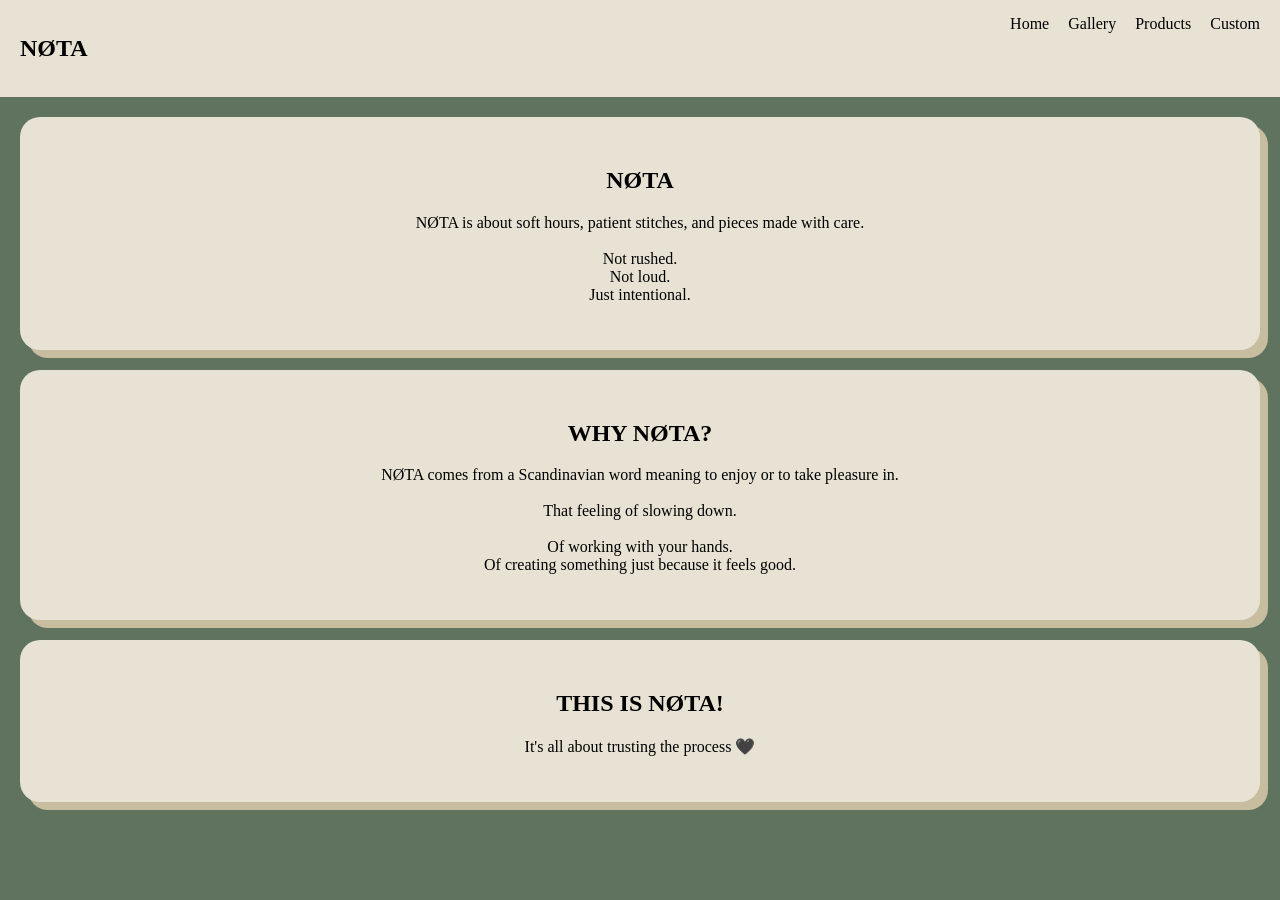
==== index.html @ c20edd25 "Add files via upload" ====
<!DOCTYPE html>
<html lang="en">
<head>
  <meta charset="UTF-8">
  <meta name="viewport" content="width=device-width, initial-scale=1.0">
  <title>NØTA | Knots & Loops</title>
  <link rel="stylesheet" href="style.css">
</head>
<body>

<nav>
  <h2>NØTA</h2>
  <div>
    <a href="index.html">Home</a>
    <a href="gallery.html">Gallery</a>
    <a href="product.html">Products</a>
    <a href="custom.html">Custom</a>
  </div>
</nav>

<section class="card">
  <h1>NØTA</h1>
  <p>
    NØTA is about soft hours, patient stitches, and pieces made with care.
    <br><br>
    Not rushed.<br>
    Not loud.<br>
    Just intentional.
  </p>
</section>

<section class="card">
  <h2>WHY NØTA?</h2>
  <p>
    NØTA comes from a Scandinavian word meaning to enjoy or to take pleasure in.
    <br><br>
    That feeling of slowing down.
    <br><br>
    Of working with your hands.<br>
    Of creating something just because it feels good.
  </p>
</section>

<section class="card">
  <h2>THIS IS NØTA!</h2>
  <p>It's all about trusting the process 🖤</p>
</section>

</body>
</html>
---- style.css ----
body {
  margin: 0;
  font-family: Georgia, serif;
  background-color: #5f735f;
}

/* NAV */
nav {
  display: flex;
  justify-content: space-between;
  padding: 15px 20px;
  background: #e7e2d4;
}

nav a {
  margin-left: 15px;
  text-decoration: none;
  color: black;
}

/* CARDS */
.card {
  background: #e7e2d4;
  margin: 20px;
  padding: 30px;
  border-radius: 20px;
  text-align: center;
  box-shadow: 8px 8px 0 #c8be9f;
}

/* TITLES */
.page-title {
  text-align: center;
  margin-top: 30px;
}

/* GALLERY */
.gallery {
  display: grid;
  grid-template-columns: repeat(auto-fit, minmax(150px, 1fr));
  gap: 15px;
  padding: 20px;
}

.gallery img {
  width: 100%;
  border-radius: 15px;
}

/* PRODUCTS */
.products {
  padding: 20px;
}

.product-card {
  background: #e7e2d4;
  padding: 20px;
  border-radius: 15px;
  margin-bottom: 20px;
  text-align: center;
}

.product-card img {
  width: 100%;
  border-radius: 10px;
}

/* BUTTON */
button {
  margin-top: 10px;
  padding: 10px;
  border: none;
  background: #c97b63;
  color: white;
  border-radius: 20px;
}
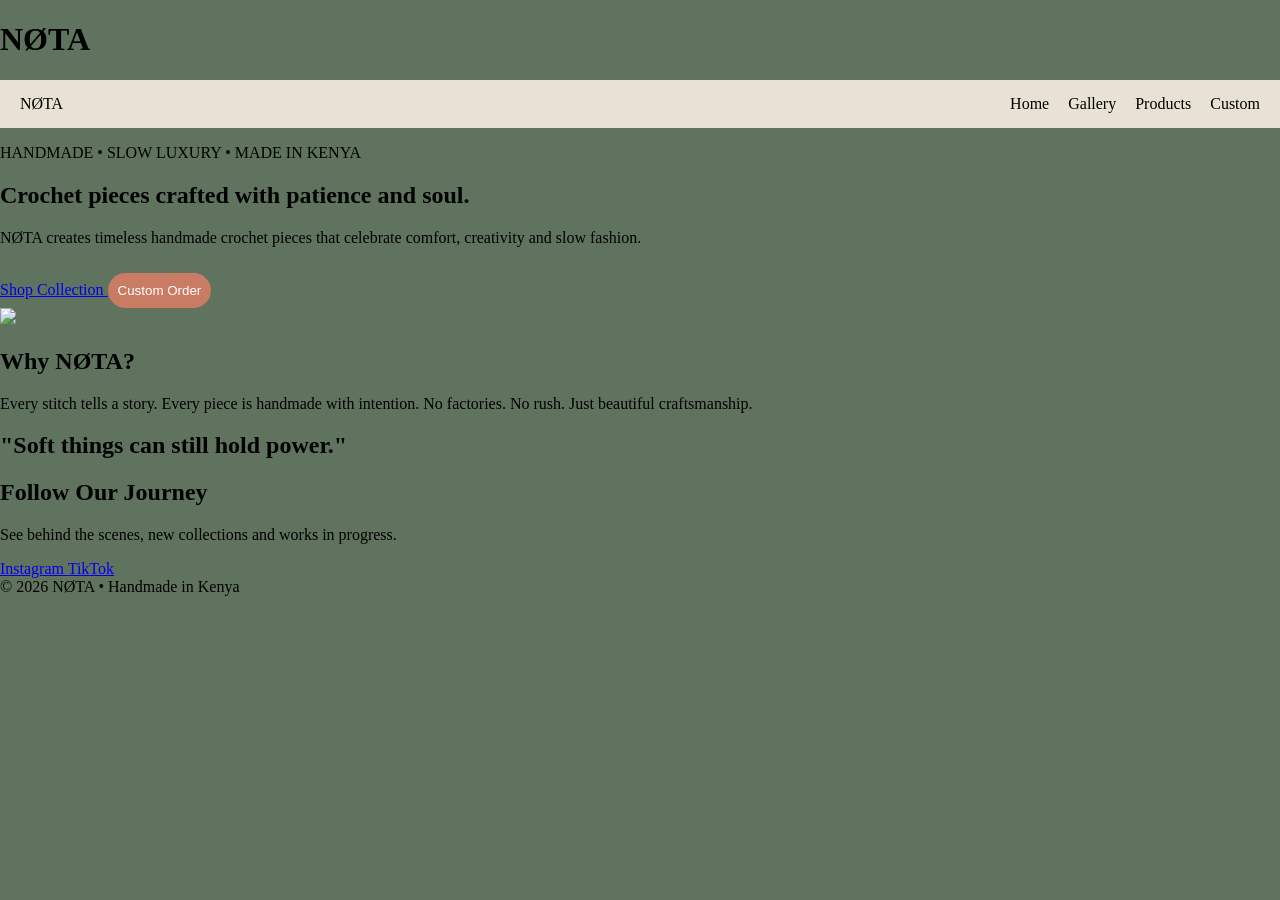
==== commit a8a79d92: "Revamp index.html for NØTA website Updated the content and structure of the HTML file to reflect a n" ====
--- a/index.html
+++ b/index.html
@@ -1,50 +1,186 @@
 <!DOCTYPE html>
 <html lang="en">
 <head>
-  <meta charset="UTF-8">
-  <meta name="viewport" content="width=device-width, initial-scale=1.0">
-  <title>NØTA | Knots & Loops</title>
-  <link rel="stylesheet" href="style.css">
+
+<meta charset="UTF-8">
+<meta name="viewport" content="width=device-width, initial-scale=1.0">
+
+<title>NØTA | Handmade Crochet</title>
+
+<link rel="stylesheet" href="style.css">
+
+<link href="https://fonts.googleapis.com/css2?family=Inter:wght@300;400;500;600;700&family=Cormorant+Garamond:wght@400;600;700&display=swap" rel="stylesheet">
+
 </head>
+
 <body>
 
+<!-- Loading Screen -->
+
+<div id="loader">
+<h1>NØTA</h1>
+</div>
+
+<!-- Navigation -->
+
 <nav>
-  <h2>NØTA</h2>
-  <div>
-    <a href="index.html">Home</a>
-    <a href="gallery.html">Gallery</a>
-    <a href="product.html">Products</a>
-    <a href="custom.html">Custom</a>
-  </div>
+
+<div class="logo">
+
+NØTA
+
+</div>
+
+<div class="nav-links">
+
+<a href="index.html">Home</a>
+
+<a href="gallery.html">Gallery</a>
+
+<a href="products.html">Products</a>
+
+<a href="custom.html">Custom</a>
+
+</div>
+
 </nav>
 
-<section class="card">
-  <h1>NØTA</h1>
-  <p>
-    NØTA is about soft hours, patient stitches, and pieces made with care.
-    <br><br>
-    Not rushed.<br>
-    Not loud.<br>
-    Just intentional.
-  </p>
+<!-- Hero -->
+
+<section class="hero">
+
+<div class="hero-text">
+
+<p class="tagline">
+
+HANDMADE • SLOW LUXURY • MADE IN KENYA
+
+</p>
+
+<h1>
+
+Crochet pieces
+
+crafted
+
+with patience
+
+and soul.
+
+</h1>
+
+<p>
+
+NØTA creates timeless handmade crochet pieces that celebrate
+comfort, creativity and slow fashion.
+
+</p>
+
+<div class="buttons">
+
+<a href="products.html" class="btn">
+
+Shop Collection
+
+</a>
+
+<button class="outline" onclick="contact()">
+
+Custom Order
+
+</button>
+
+</div>
+
+</div>
+
+<div class="jersey-image">
+
+<img src="images/jersey.jpg">
+
+</div>
+
 </section>
 
-<section class="card">
-  <h2>WHY NØTA?</h2>
-  <p>
-    NØTA comes from a Scandinavian word meaning to enjoy or to take pleasure in.
-    <br><br>
-    That feeling of slowing down.
-    <br><br>
-    Of working with your hands.<br>
-    Of creating something just because it feels good.
-  </p>
+<!-- About -->
+
+<section class="about hidden">
+
+<h2>
+
+Why NØTA?
+
+</h2>
+
+<p>
+
+Every stitch tells a story.
+
+Every piece is handmade with intention.
+
+No factories.
+
+No rush.
+
+Just beautiful craftsmanship.
+
+</p>
+
 </section>
 
-<section class="card">
-  <h2>THIS IS NØTA!</h2>
-  <p>It's all about trusting the process 🖤</p>
+<!-- Quote -->
+
+<section class="quote hidden">
+
+<h2>
+
+"Soft things can still hold power."
+
+</h2>
+
 </section>
 
+<!-- Instagram -->
+
+<section class="instagram hidden">
+
+<h2>
+
+Follow Our Journey
+
+</h2>
+
+<p>
+
+See behind the scenes, new collections and works in progress.
+
+</p>
+
+<div class="social-buttons">
+
+<a href="https://instagram.com/nota_crochet" target="_blank">
+
+Instagram
+
+</a>
+
+<a href="https://tiktok.com/@nota_crochet" target="_blank">
+
+TikTok
+
+</a>
+
+</div>
+
+</section>
+
+<footer>
+
+© 2026 NØTA • Handmade in Kenya
+
+</footer>
+
+<script src="script.js"></script>
+
 </body>
-</html>+</html>
